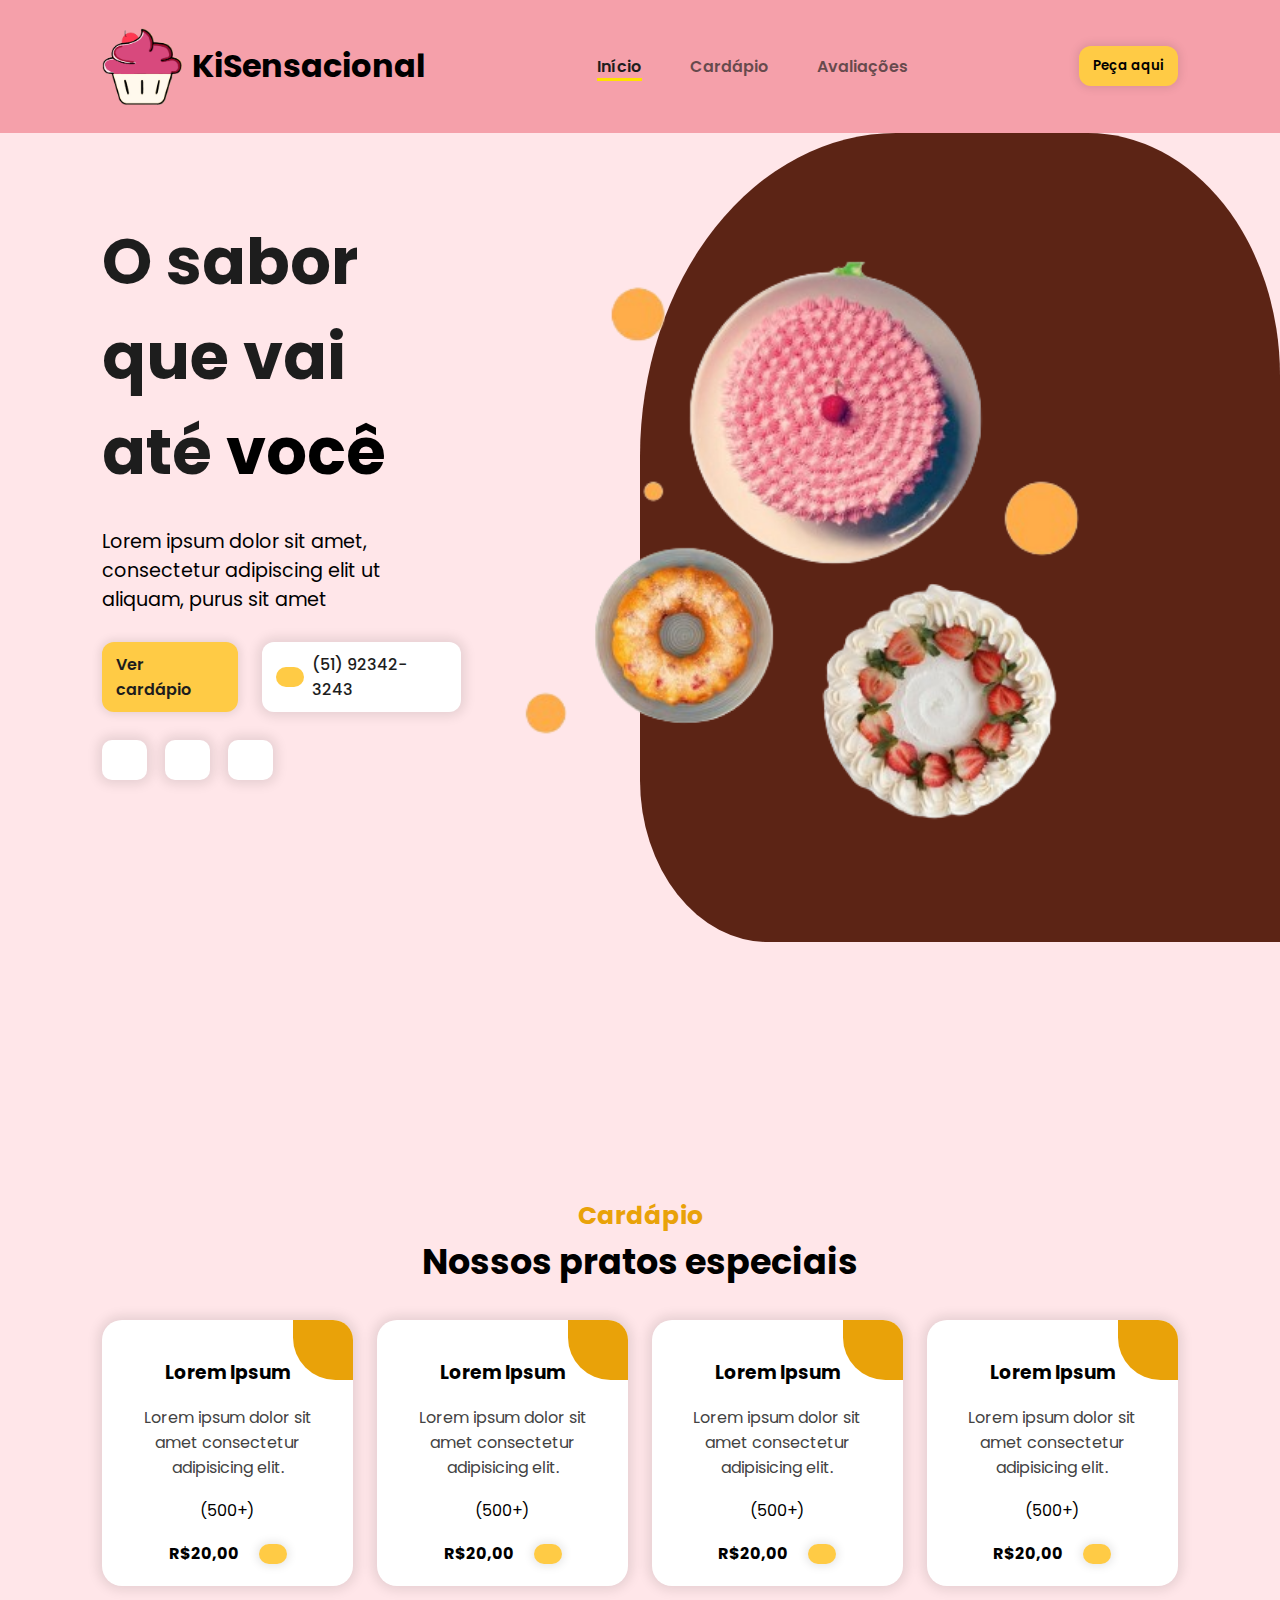
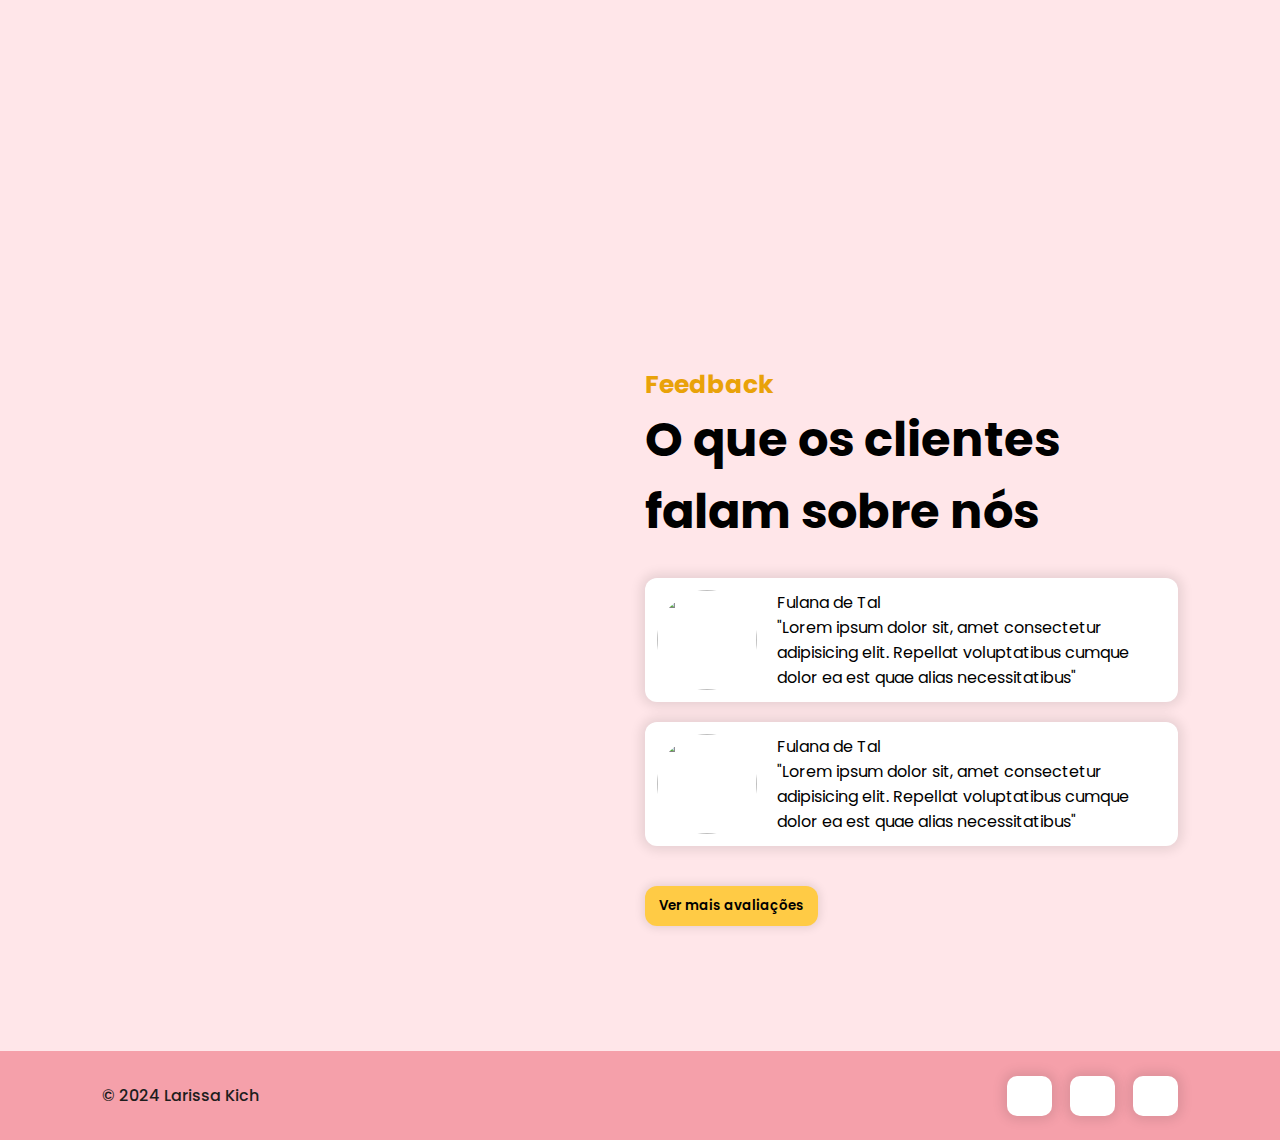
==== index.html @ 57371801 "Commit inicial" ====
<!DOCTYPE html>
<html lang="pt-br">
<head>
    <meta charset="UTF-8">
    <meta name="viewport" content="width=device-width, initial-scale=1.0">

    <link rel="stylesheet" href="./footer.css">
    <link rel="stylesheet" href="./header.css">
    <link rel="stylesheet" href="./home.css">
    <link rel="stylesheet" href="./menu.css">
    <link rel="stylesheet" href="./styles.css">
    <link rel="stylesheet" href="./testimonials.css">

    <script src="https://cdnjs.cloudflare.com/ajax/libs/react-is/18.3.1/cjs/react-is.production.min.js" integrity="sha512-7tmQCIngBCyNlDtDg31ZalbtoWQbMtqK+8Yo2Vgk6DFbC4YTFfqmLzuSwYWqMnmpmuwZBMlp/POm8ES1PHUwcg==" crossorigin="anonymous" referrerpolicy="no-referrer"></script>

    <link rel="stylesheet" href="https://cdnjs.cloudflare.com/ajax/libs/font-awesome/6.6.0/css/all.min.css" integrity="sha512-Kc323vGBEqzTmouAECnVceyQqyqdsSiqLQISBL29aUW4U/M7pSPA/gEUZQqv1cwx4OnYxTxve5UMg5GT6L4JJg==" crossorigin="anonymous" referrerpolicy="no-referrer" />

 

    <script src="https://unpkg.com/scrollreveal"></script>
    <title>Landing page</title>
</head>
<body>
    <header>
        <nav id="navbar">
            <div class="nav-logo">
                <img src="./logotipos.png" alt="" width="80px">
                <h1>KiSensacional</h1>
            </div>
           
           

            <ul id="nav_list">
                <li class="nav-item active">
                    <a href="#home">Início</a>
                </li>
                <li class="nav-item">
                    <a href="#menu">Cardápio</a>
                </li>
                <li class="nav-item">
                    <a href="#testimonials">Avaliações</a>
                </li>
            </ul>

            <button class="btn-default">
                Peça aqui
            </button>

            <button id="mobile_btn">
                <i class="fa-solid fa-bars"></i>
            </button>
        </nav>

        <div id="mobile_menu">
            <ul id="mobile_nav_list">
                <li class="nav-item">
                    <a href="#home">Início</a>
                </li>
                <li class="nav-item">
                    <a href="#menu">Cardápio</a>
                </li>
                <li class="nav-item">
                    <a href="#testimonials">Avaliações</a>
                </li>
            </ul>

            <button class="btn-default">
                Peça aqui
            </button>
        </div>
    </header>

    <main id="content">
        <section id="home">
            <div class="shape"></div>
            <div id="cta">
                <h1 class="title">
                    O sabor que vai até
                    <span>você</span>
                </h1>

                <p class="description">
                    Lorem ipsum dolor sit amet, consectetur 
                    adipiscing elit ut aliquam, purus sit amet
                </p>

                <div id="cta_buttons">
                    <a href="#" class="btn-default">
                        Ver cardápio
                    </a>

                    <a href="tel:+55555555555" id="phone_button">
                        <button class="btn-default">
                            <i class="fa-solid fa-phone"></i>
                        </button>
                        (51) 92342-3243
                    </a>
                </div>

                <div class="social-media-buttons">
                    <a href="">
                        <i class="fa-brands fa-whatsapp"></i>
                    </a>

                    <a href="">
                        <i class="fa-brands fa-instagram"></i>
                    </a>

                    <a href="">
                        <i class="fa-brands fa-facebook"></i>
                    </a>
                </div>
            </div>

            <div id="banner">
                <img src="./bolo.menu.png" alt="">
            </div>
        </section>

        <section id="menu">
            <h2 class="section-title">Cardápio</h2>
            <h3 class="section-subtitle">Nossos pratos especiais</h3>

            <div id="dishes">
                <div class="dish">
                    <div class="dish-heart">
                        <i class="fa-solid fa-heart"></i>
                    </div>

                    <img src="./img.bolo/blo 1.avif" class="dish-image" alt="">

                    <h3 class="dish-title">
                        Lorem Ipsum
                    </h3>

                    <span class="dish-description">
                        Lorem ipsum dolor sit amet consectetur adipisicing elit.
                    </span>

                    <div class="dish-rate">
                        <i class="fa-solid fa-star"></i>
                        <i class="fa-solid fa-star"></i>
                        <i class="fa-solid fa-star"></i>
                        <i class="fa-solid fa-star"></i>
                        <i class="fa-solid fa-star"></i>
                        <span>(500+)</span>
                    </div>

                    <div class="dish-price">
                        <h4>R$20,00</h4>
                        <button class="btn-default">
                            <i class="fa-solid fa-basket-shopping"></i>
                        </button>
                    </div>
                </div>

                <div class="dish">
                    <div class="dish-heart">
                        <i class="fa-solid fa-heart"></i>
                    </div>

                    <img src="./img.bolo/blo 1.avif" class="dish-image" alt="">

                    <h3 class="dish-title">
                        Lorem Ipsum
                    </h3>

                    <span class="dish-description">
                        Lorem ipsum dolor sit amet consectetur adipisicing elit.
                    </span>

                    <div class="dish-rate">
                        <i class="fa-solid fa-star"></i>
                        <i class="fa-solid fa-star"></i>
                        <i class="fa-solid fa-star"></i>
                        <i class="fa-solid fa-star"></i>
                        <i class="fa-solid fa-star"></i>
                        <span>(500+)</span>
                    </div>

                    <div class="dish-price">
                        <h4>R$20,00</h4>
                        <button class="btn-default">
                            <i class="fa-solid fa-basket-shopping"></i>
                        </button>
                    </div>
                </div>

                <div class="dish">
                    <div class="dish-heart">
                        <i class="fa-solid fa-heart"></i>
                    </div>

                    <img src="./img.bolo/blo 1.avif" class="dish-image" alt="">

                    <h3 class="dish-title">
                        Lorem Ipsum
                    </h3>

                    <span class="dish-description">
                        Lorem ipsum dolor sit amet consectetur adipisicing elit.
                    </span>

                    <div class="dish-rate">
                        <i class="fa-solid fa-star"></i>
                        <i class="fa-solid fa-star"></i>
                        <i class="fa-solid fa-star"></i>
                        <i class="fa-solid fa-star"></i>
                        <i class="fa-solid fa-star"></i>
                        <span>(500+)</span>
                    </div>

                    <div class="dish-price">
                        <h4>R$20,00</h4>
                        <button class="btn-default">
                            <i class="fa-solid fa-basket-shopping"></i>
                        </button>
                    </div>
                </div>

                <div class="dish">
                    <div class="dish-heart">
                        <i class="fa-solid fa-heart"></i>
                    </div>

                    <img src="./img.bolo/blo 1.avif" class="dish-image" alt="">

                    <h3 class="dish-title">
                        Lorem Ipsum
                    </h3>

                    <span class="dish-description">
                        Lorem ipsum dolor sit amet consectetur adipisicing elit.
                    </span>

                    <div class="dish-rate">
                        <i class="fa-solid fa-star"></i>
                        <i class="fa-solid fa-star"></i>
                        <i class="fa-solid fa-star"></i>
                        <i class="fa-solid fa-star"></i>
                        <i class="fa-solid fa-star"></i>
                        <span>(500+)</span>
                    </div>

                    <div class="dish-price">
                        <h4>R$20,00</h4>
                        <button class="btn-default">
                            <i class="fa-solid fa-basket-shopping"></i>
                        </button>
                    </div>
                </div>
            </div>
        </section>

        <section id="testimonials">
            <img src="./imagens/chef.png" id="testimonial_chef" alt="">

            <div id="testimonials_content">
                <h2 class="section-title">
                    Feedback
                </h2>
                <h3 class="section-subtitle">
                    O que os clientes falam sobre nós
                </h3>

                <div id="feedbacks">
                    <div class="feedback">
                        <img src="./imagens/avatar.png" class="feedback-avatar" alt="">

                        <div class="feedback-content">
                            <p>
                                Fulana de Tal
                                <span>
                                    <i class="fa-solid fa-star"></i>
                                    <i class="fa-solid fa-star"></i>
                                    <i class="fa-solid fa-star"></i>
                                    <i class="fa-solid fa-star"></i>
                                    <i class="fa-solid fa-star"></i>
                                </span>
                            </p>
                            <p>
                                "Lorem ipsum dolor sit, amet consectetur adipisicing elit.
                                Repellat voluptatibus cumque dolor ea est quae alias necessitatibus"
                            </p>
                        </div>
                    </div>

                    <div class="feedback">
                        <img src="./imagens/avatar.png" class="feedback-avatar" alt="">

                        <div class="feedback-content">
                            <p>
                                Fulana de Tal
                                <span>
                                    <i class="fa-solid fa-star"></i>
                                    <i class="fa-solid fa-star"></i>
                                    <i class="fa-solid fa-star"></i>
                                    <i class="fa-solid fa-star"></i>
                                    <i class="fa-solid fa-star"></i>
                                </span>
                            </p>
                            <p>
                                "Lorem ipsum dolor sit, amet consectetur adipisicing elit.
                                Repellat voluptatibus cumque dolor ea est quae alias necessitatibus"
                            </p>
                        </div>
                    </div>
                </div>

                <button class="btn-default">
                    Ver mais avaliações
                </button>
            </div>
        </section>
    </main>

    <footer>
        <img src="./imagens/wave.svg" alt="">

        <div id="footer_items">
            <span id="copyright">
                &copy 2024 Larissa Kich
            </span>

            <div class="social-media-buttons">
                <a href="">
                    <i class="fa-brands fa-whatsapp"></i>
                </a>

                <a href="">
                    <i class="fa-brands fa-instagram"></i>
                </a>

                <a href="">
                    <i class="fa-brands fa-facebook"></i>
                </a>
            </div>
        </div>
    </footer>
    <script src="./script.js"></script>
</body>
</html>
---- footer.css ----
footer {
    background-color: #f5a0aa;
}

#footer_items {
    display: flex;
    justify-content: space-between;
    padding: 0px 8% 24px 8%;
    align-items: center;
}

#copyright {
    color: var(--color-neutral-1);;
    font-weight: 500;
}

@media screen and (max-width: 600px) {
    #footer_items {
        flex-direction: column;
        gap: 20px;
    }
}
---- header.css ----
header {
    width: 100%;
    padding: 28px 8%;
    position: sticky;
    top: 0;
    background-color: #f5a0aa;
    z-index: 3;
}


#navbar {
    width: 100%;
    display: flex;
    align-items: center;
    justify-content: space-between;
}

.nav-logo {
    display: flex;
    align-items: center;
    gap: 10px;
}

#nav_logo {
    font-size: 24px;
    color: var(--color-primary-6);
}

#nav_list {
    display: flex;
    list-style: none;
    gap: 48px;
}

.nav-item a {
    text-decoration: none;
    color: #1d1d1dad;
    font-weight: 600;
}

.nav-item.active a {
    color: var(--color-neutral-1);
    border-bottom: 3px solid var(--color-primary-4);
}

#mobile_btn {
    display: none;
}

#mobile_menu {
    display: none;
}

@media screen and (max-width: 1170px) {
    #nav_list,
    #navbar .btn-default {
        display: none;
    }

    #mobile_btn {
        display: block;
        border: none;
        background-color: transparent;
        font-size: 1.5rem;
        cursor: pointer;
    }

    #mobile_menu.active {
        display: flex;
        flex-direction: column;
        align-items: center;
    }

    #mobile_nav_list {
        display: flex;
        flex-direction: column;
        gap: 12px;
        margin: 12px 0px;
    }

    #mobile_nav_list .nav-item {
        list-style: none;
        text-align: center;
    } 
}
---- home.css ----
#home {
    display: flex;
    min-height: calc(100vh - 91px);
    position: relative;
}

#cta {
    width: 35%;
    display: flex;
    flex-direction: column;
    gap: 28px;
    margin-top: 5%;
}

#cta .title {
    font-size: 4rem;
    color: var(--color-neutral-1);;
}

#cta .title span {
    color: black;
}

#cta .description {
    font-size: 1.2rem;
}

#cta_buttons {
    display: flex;
    gap: 24px;
}

#cta_buttons a {
    text-decoration: none;
    color: var(--color-neutral-1);;
}

#phone_button {
    display: flex;
    gap: 8px;
    align-items: center;
    background-color: #ffffff;
    padding: 8px 14px;
    font-weight: 500;
    box-shadow: 0px 0px 12px 4px rgba(0, 0, 0, 0.1);
    border-radius: 12px;
}

#phone_button button {
    box-shadow: none;
}

#banner {
    display: flex;
    align-items: start;
    justify-content: end;
    width: 70%;
    z-index: 2;
}

#banner img {
    height: 100%;
    width: fit-content;
}

.shape {
    background-color:#5c2415;
    width: 50%;
    height: 100%;
    position: absolute;
    border-radius: 40% 30% 0% 20%;
    top: 0;
    right: 0;
    z-index: 1;
}

@media screen and (max-width: 1170px) {
    #home {
        min-height: 100%;
        padding-top: 0px;
    }

    #banner,
    #banner img,
    #home .shape {
        display: none;
    }

    #cta {
        width: 100%;
        text-align: center;
        align-items: center;
    }
}

@media screen and (max-width: 450px) {
    #phone_button button {
        display: none;
    }
}
---- menu.css ----
#menu {
    display: flex;
    flex-direction: column;
    align-items: center;
    justify-content: center;
    min-height: 100vh;
}

#dishes {
    width: 100%;
    display: flex;
    justify-content: center;
    gap: 24px;
    margin-top: 32px;
}

.dish {
    display: flex;
    flex-direction: column;
    align-items: center;
    border-radius: 20px;
    gap: 18px;
    width: 25%;
    padding: 20px;
    background-color: var(--color-neutral-0);
    box-shadow: 0px 0px 12px 4px rgba(0, 0, 0, 0.1);
    position: relative;
    overflow: hidden;
}

.dish-heart {
    position: absolute;
    background-color: var(--color-primary-6);
    display: flex;
    align-items: center;
    justify-content: center;
    font-size: 1.563rem;
    color: var(--color-primary-1);
    width: 70px;
    height: 70px;
    right: -10px;
    top: -10px;
    border-radius: 0px 37.5px 0px 42.5px;
}

.dish-description {
    color: #434343;
    text-align: center;
}

.dish-rate i {
    color: var(--color-primary-6);
}

.dish-price {
    display: flex;
    align-items: center;
    gap: 20px;
}

@media screen and (max-width: 1170px) {
    #dishes {
        flex-wrap: wrap;
        justify-content: center;
    }

    .dish {
        width: calc(50% - 12px);
    }
}

@media screen and (max-width: 600px) {
    .dish {
        width: 100%;
    }

    #menu .section-subtitle {
        text-align: center;
    }
}
---- styles.css ----
@import url('https://fonts.googleapis.com/css2?family=Poppins:ital,wght@0,100;0,200;0,300;0,400;0,500;0,600;0,700;0,800;0,900;1,100;1,200;1,300;1,400;1,500;1,600;1,700;1,800;1,900&display=swap');
@import url('header.css');
@import url('home.css');
@import url('menu.css');
@import url('testimonials.css');
@import url('footer.css');

:root {
    --color-primary-1: #fff9ea;
    --color-primary-2: #ffe8b4;
    --color-primary-3: #f8d477;
    --color-primary-4: #ffe100;
    --color-primary-5: #ffcb45;
    --color-primary-6: #e9a209;

    --color-neutral-0: #fff;
    --color-neutral-1: #1d1d1d;
}

* {
    font-family: 'Poppins', sans-serif;
    margin: 0;
    padding: 0;
    box-sizing: border-box;
}

html {
    scroll-behavior: smooth;
}

body {
    background-color: #ffe6e9;
}

section {
    padding: 28px 8%;
}

.btn-default {
    border: none;
    display: flex;
    align-items: center;
    justify-content: center;
    background-color: var(--color-primary-5);
    border-radius: 12px;
    padding: 10px 14px;
    font-weight: 600;
    box-shadow: 0px 0px 10px 2px rgba(0, 0, 0, 0.1);
    cursor: pointer;
    transition: background-color .3s ease;
}

.btn-default:hover {
    background-color: var(--color-primary-3);
}

.social-media-buttons {
    display: flex;
    gap: 18px;
}

.social-media-buttons a {
    display: flex;
    align-items: center;
    justify-content: center;
    width: 45px;
    height: 40px;
    background-color: var(--color-neutral-0);
    font-size: 1.25rem;
    border-radius: 10px;
    text-decoration: none;
    color: var(--color-neutral-1);;
    box-shadow: 0px 0px 12px 4px rgba(0, 0, 0, 0.1);
    transition: box-shadow .3s ease;
}

.social-media-buttons a:hover {
    box-shadow: 0px 0px 12px 8px rgba(0, 0, 0, 0.1);
}

.section-title {
    color: var(--color-primary-6);
    font-size: 1.563rem;
}

.section-subtitle {
    font-size: 2.1875rem;
}
---- testimonials.css ----
#testimonials {
    min-height: calc(100vh - 91px);
    display: flex;
    align-items: center;
    justify-content: center;
    gap: 48px;
}

#testimonial_chef {
    width: 500px;
    height: auto;
}

#testimonials .section-subtitle {
    font-size: 3rem;
}

#testimonials_content {
    width: 50%;
}

#feedbacks {
    display: flex;
    flex-direction: column;
    gap: 20px;
    margin-bottom: 40px;
    margin-top: 30px;
}

.feedback {
    display: flex;
    align-items: center;
    gap: 20px;
    background-color: var(--color-neutral-0);
    padding: 12px;
    border-radius: 12px;
    box-shadow: 0px 0px 12px 4px rgba(0, 0, 0, 0.1);
}

.feedback-avatar {
    width: 100px;
    height: 100px;
    border-radius: 100%;
    object-fit: cover;
}

.feedback-content p {
    display: flex;
    justify-content: space-between;
}

.feedback-content p span {
    color: var(--color-primary-6);
}

@media screen and (max-width: 1170px) {
    #testimonials {
        flex-direction: column;
    }

    #testimonials .section-subtitle {
        text-align: center;
        font-size: 2.5rem;
    }

    #testimonial_chef {
        display: none;
    }

    #testimonials_content {
        width: 70%;
        display: flex;
        flex-direction: column;
        align-items: center;
    }
}

@media screen and (max-width: 600px) {
    #testimonials .section-subtitle {
        font-size: 2rem;
    }

    #testimonials_content {
        width: 100%;
    }

    .feedback {
        flex-direction: column;
    }
}
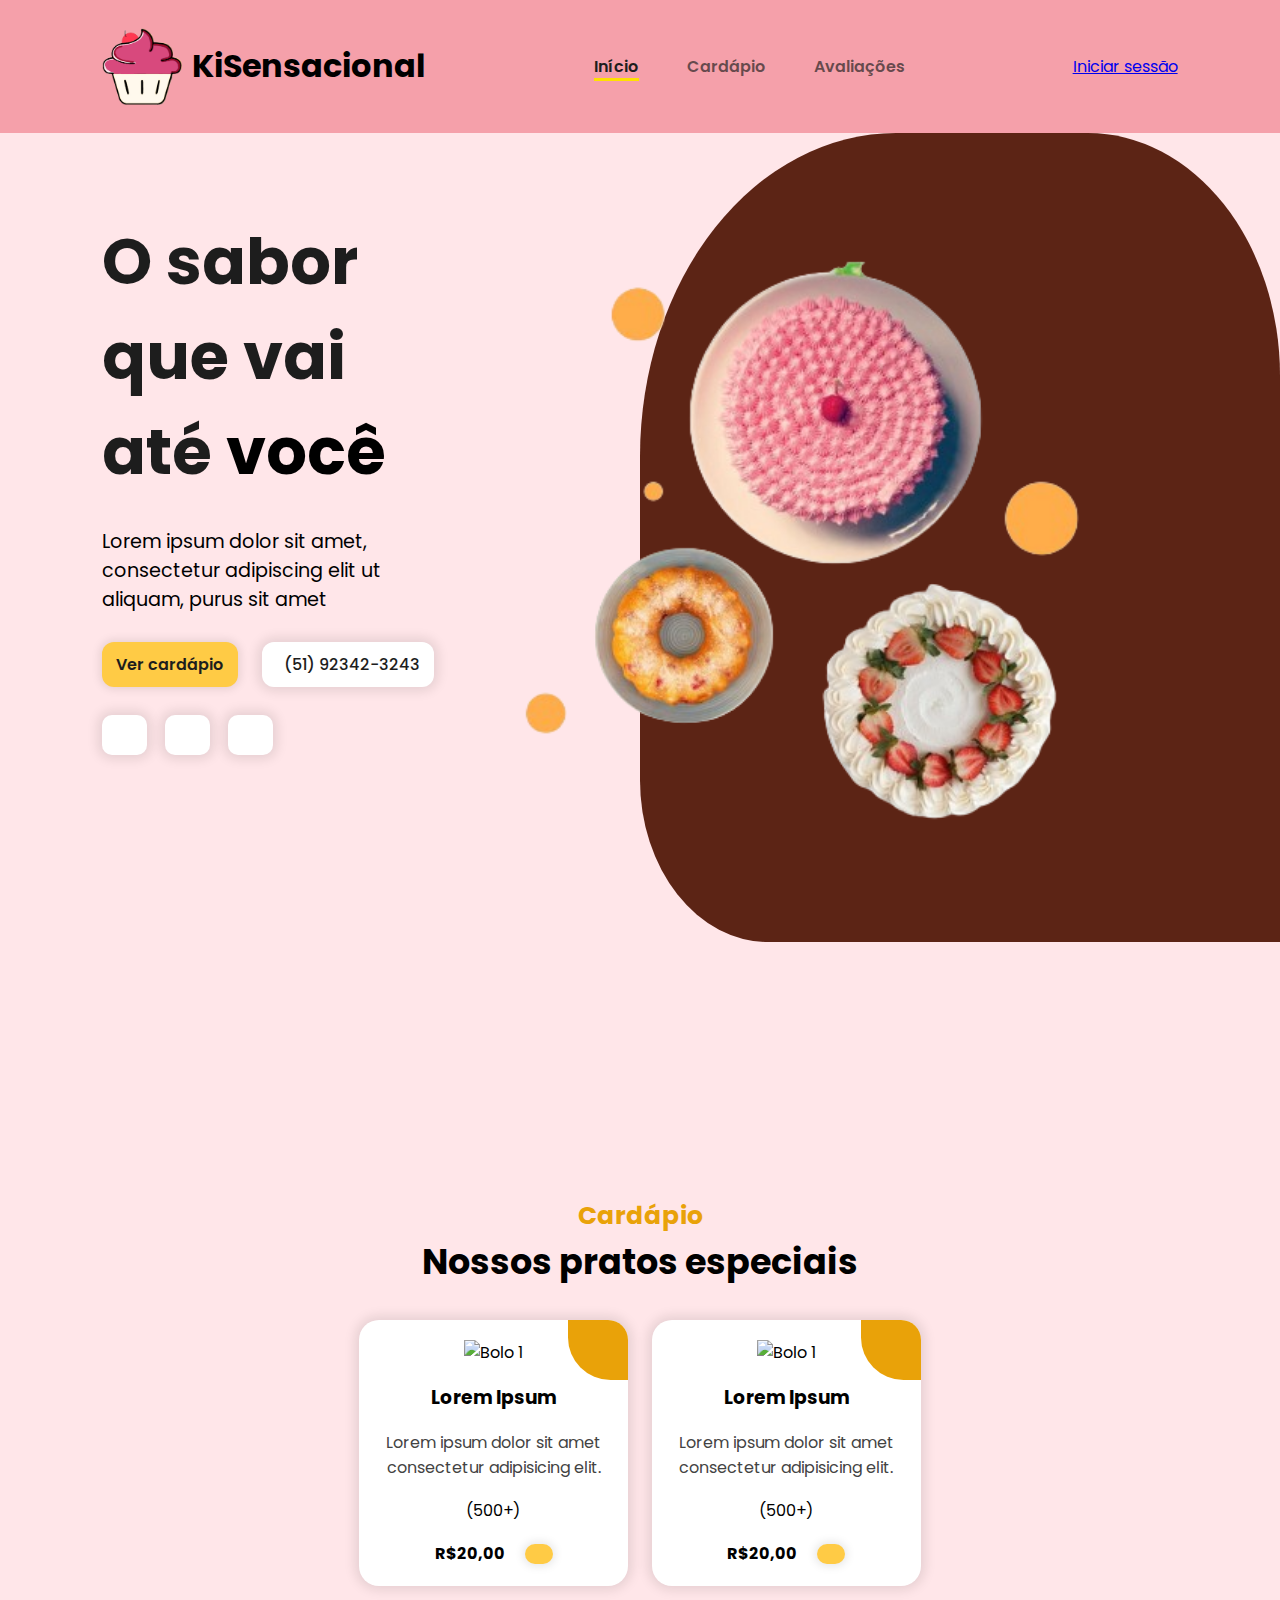
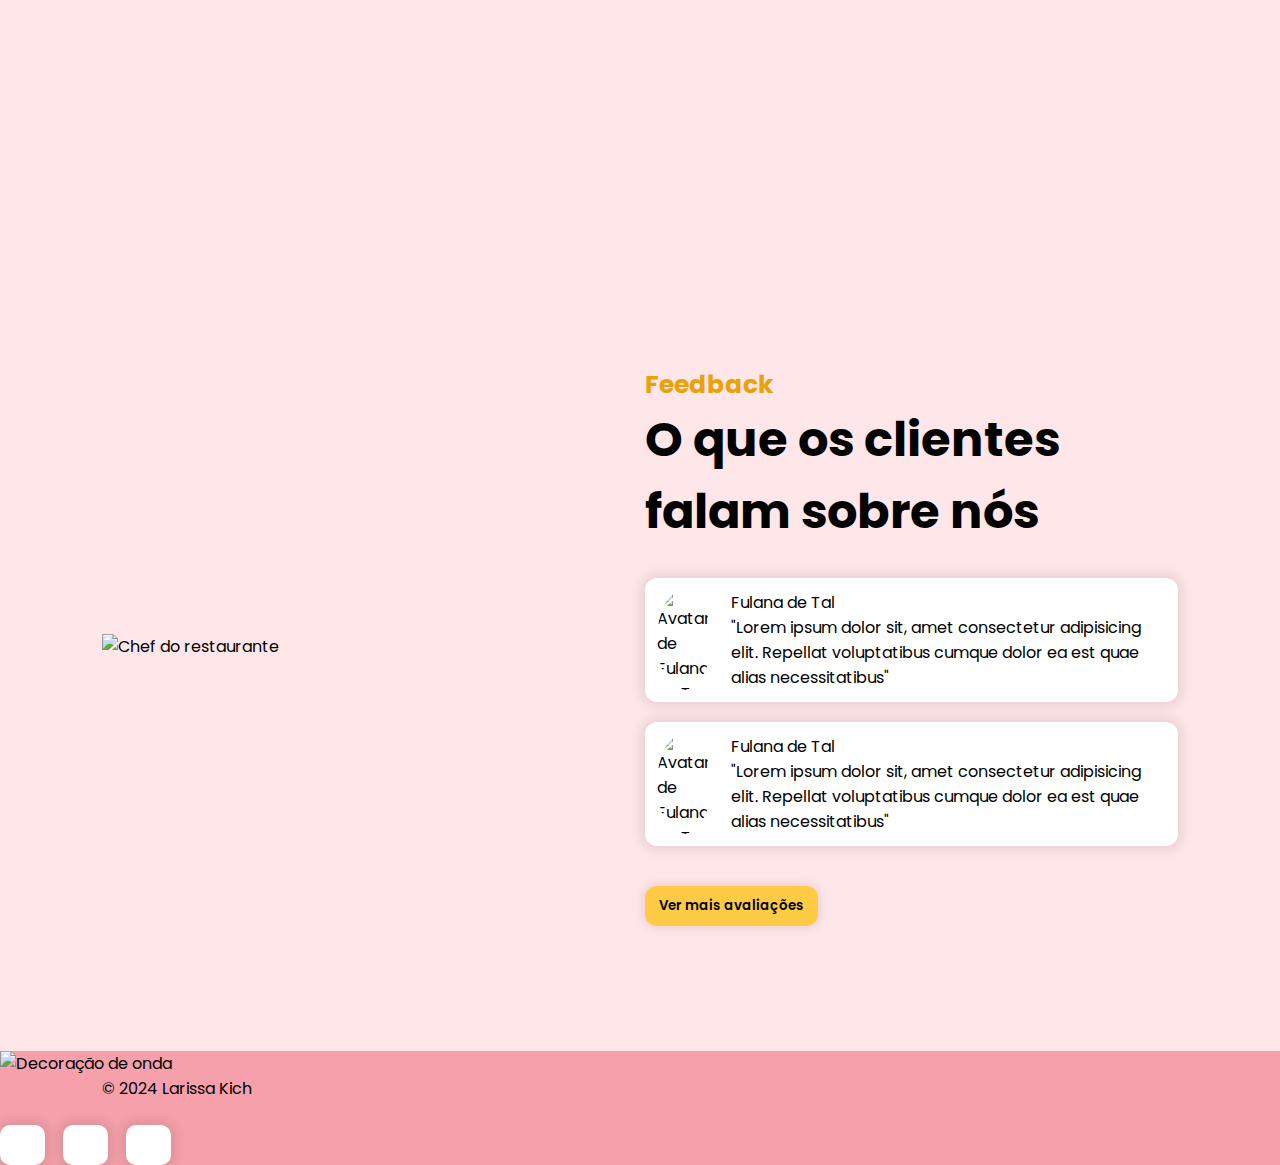
==== commit be87b201: "criando funcionalidades importantes" ====
--- a/index.html
+++ b/index.html
@@ -3,20 +3,14 @@
 <head>
     <meta charset="UTF-8">
     <meta name="viewport" content="width=device-width, initial-scale=1.0">
-
-    <link rel="stylesheet" href="./footer.css">
-    <link rel="stylesheet" href="./header.css">
-    <link rel="stylesheet" href="./home.css">
-    <link rel="stylesheet" href="./menu.css">
-    <link rel="stylesheet" href="./styles.css">
-    <link rel="stylesheet" href="./testimonials.css">
-
-    <script src="https://cdnjs.cloudflare.com/ajax/libs/react-is/18.3.1/cjs/react-is.production.min.js" integrity="sha512-7tmQCIngBCyNlDtDg31ZalbtoWQbMtqK+8Yo2Vgk6DFbC4YTFfqmLzuSwYWqMnmpmuwZBMlp/POm8ES1PHUwcg==" crossorigin="anonymous" referrerpolicy="no-referrer"></script>
-
+    <link rel="stylesheet" href="./css/footer.css">
+    <link rel="stylesheet" href="./css/header.css">
+    <link rel="stylesheet" href="./css/home.css">
+    <link rel="stylesheet" href="./css/menu.css">
+    <link rel="stylesheet" href="./css/styles.css">
+    <link rel="stylesheet" href="./css/testimonials.css">
+    <link rel="stylesheet" href="./css/carrinho.css">
     <link rel="stylesheet" href="https://cdnjs.cloudflare.com/ajax/libs/font-awesome/6.6.0/css/all.min.css" integrity="sha512-Kc323vGBEqzTmouAECnVceyQqyqdsSiqLQISBL29aUW4U/M7pSPA/gEUZQqv1cwx4OnYxTxve5UMg5GT6L4JJg==" crossorigin="anonymous" referrerpolicy="no-referrer" />
-
- 
-
     <script src="https://unpkg.com/scrollreveal"></script>
     <title>Landing page</title>
 </head>
@@ -24,12 +18,9 @@
     <header>
         <nav id="navbar">
             <div class="nav-logo">
-                <img src="./logotipos.png" alt="" width="80px">
+                <img src="./logotipos.png" alt="Logo da KiSensacional" width="80px">
                 <h1>KiSensacional</h1>
             </div>
-           
-           
-
             <ul id="nav_list">
                 <li class="nav-item active">
                     <a href="#home">Início</a>
@@ -41,11 +32,18 @@
                     <a href="#testimonials">Avaliações</a>
                 </li>
             </ul>
-
-            <button class="btn-default">
-                Peça aqui
-            </button>
-
+            <nav class="flex-nav">
+                <ul>
+                    <li class="contato">
+                        <a href="#" id="cart-link" class="cart-link">
+                            <img src="./img/carrinho-de-compras (2).png" alt="Carrinho de compras" class="img_car">
+                        </a>
+                    </li>
+                    <li class="contato">
+                        <a href="./login.html" class="login-link">Iniciar sessão</a>
+                    </li>
+                </ul>
+            </nav>
             <button id="mobile_btn">
                 <i class="fa-solid fa-bars"></i>
             </button>
@@ -63,10 +61,6 @@
                     <a href="#testimonials">Avaliações</a>
                 </li>
             </ul>
-
-            <button class="btn-default">
-                Peça aqui
-            </button>
         </div>
     </header>
 
@@ -78,65 +72,47 @@
                     O sabor que vai até
                     <span>você</span>
                 </h1>
-
                 <p class="description">
                     Lorem ipsum dolor sit amet, consectetur 
                     adipiscing elit ut aliquam, purus sit amet
                 </p>
-
                 <div id="cta_buttons">
                     <a href="#" class="btn-default">
                         Ver cardápio
                     </a>
-
-                    <a href="tel:+55555555555" id="phone_button">
-                        <button class="btn-default">
-                            <i class="fa-solid fa-phone"></i>
-                        </button>
-                        (51) 92342-3243
-                    </a>
-                </div>
-
+                    <a href="tel:+55555555555" id="phone_button" class="btn-default">
+                        <i class="fa-solid fa-phone"></i> (51) 92342-3243
+                    </a>
+                </div>
                 <div class="social-media-buttons">
-                    <a href="">
+                    <a href="https://api.whatsapp.com/send?phone=seunumerodetelefone" target="_blank">
                         <i class="fa-brands fa-whatsapp"></i>
                     </a>
-
-                    <a href="">
+                    <a href="https://instagram.com/seuperfil" target="_blank">
                         <i class="fa-brands fa-instagram"></i>
                     </a>
-
-                    <a href="">
+                    <a href="https://facebook.com/seuperfil" target="_blank">
                         <i class="fa-brands fa-facebook"></i>
                     </a>
                 </div>
             </div>
 
             <div id="banner">
-                <img src="./bolo.menu.png" alt="">
+                <img src="./bolo.menu.png" alt="Imagem do cardápio">
             </div>
         </section>
 
         <section id="menu">
             <h2 class="section-title">Cardápio</h2>
             <h3 class="section-subtitle">Nossos pratos especiais</h3>
-
             <div id="dishes">
                 <div class="dish">
                     <div class="dish-heart">
                         <i class="fa-solid fa-heart"></i>
                     </div>
-
-                    <img src="./img.bolo/blo 1.avif" class="dish-image" alt="">
-
-                    <h3 class="dish-title">
-                        Lorem Ipsum
-                    </h3>
-
-                    <span class="dish-description">
-                        Lorem ipsum dolor sit amet consectetur adipisicing elit.
-                    </span>
-
+                    <img src="./img.bolo/blo 1.avif" class="dish-image" alt="Bolo 1">
+                    <h3 class="dish-title">Lorem Ipsum</h3>
+                    <span class="dish-description">Lorem ipsum dolor sit amet consectetur adipisicing elit.</span>
                     <div class="dish-rate">
                         <i class="fa-solid fa-star"></i>
                         <i class="fa-solid fa-star"></i>
@@ -145,10 +121,9 @@
                         <i class="fa-solid fa-star"></i>
                         <span>(500+)</span>
                     </div>
-
                     <div class="dish-price">
                         <h4>R$20,00</h4>
-                        <button class="btn-default">
+                        <button class="btn-default" data-product="Lorem Ipsum" data-price="20.00" data-image="./img.bolo/blo 1.avif">
                             <i class="fa-solid fa-basket-shopping"></i>
                         </button>
                     </div>
@@ -158,17 +133,9 @@
                     <div class="dish-heart">
                         <i class="fa-solid fa-heart"></i>
                     </div>
-
-                    <img src="./img.bolo/blo 1.avif" class="dish-image" alt="">
-
-                    <h3 class="dish-title">
-                        Lorem Ipsum
-                    </h3>
-
-                    <span class="dish-description">
-                        Lorem ipsum dolor sit amet consectetur adipisicing elit.
-                    </span>
-
+                    <img src="./img.bolo/blo 1.avif" class="dish-image" alt="Bolo 1">
+                    <h3 class="dish-title">Lorem Ipsum</h3>
+                    <span class="dish-description">Lorem ipsum dolor sit amet consectetur adipisicing elit.</span>
                     <div class="dish-rate">
                         <i class="fa-solid fa-star"></i>
                         <i class="fa-solid fa-star"></i>
@@ -177,96 +144,26 @@
                         <i class="fa-solid fa-star"></i>
                         <span>(500+)</span>
                     </div>
-
                     <div class="dish-price">
                         <h4>R$20,00</h4>
-                        <button class="btn-default">
+                        <button class="btn-default" data-product="Lorem Ipsum" data-price="20.00" data-image="./img.bolo/blo 1.avif">
                             <i class="fa-solid fa-basket-shopping"></i>
                         </button>
                     </div>
                 </div>
 
-                <div class="dish">
-                    <div class="dish-heart">
-                        <i class="fa-solid fa-heart"></i>
-                    </div>
-
-                    <img src="./img.bolo/blo 1.avif" class="dish-image" alt="">
-
-                    <h3 class="dish-title">
-                        Lorem Ipsum
-                    </h3>
-
-                    <span class="dish-description">
-                        Lorem ipsum dolor sit amet consectetur adipisicing elit.
-                    </span>
-
-                    <div class="dish-rate">
-                        <i class="fa-solid fa-star"></i>
-                        <i class="fa-solid fa-star"></i>
-                        <i class="fa-solid fa-star"></i>
-                        <i class="fa-solid fa-star"></i>
-                        <i class="fa-solid fa-star"></i>
-                        <span>(500+)</span>
-                    </div>
-
-                    <div class="dish-price">
-                        <h4>R$20,00</h4>
-                        <button class="btn-default">
-                            <i class="fa-solid fa-basket-shopping"></i>
-                        </button>
-                    </div>
-                </div>
-
-                <div class="dish">
-                    <div class="dish-heart">
-                        <i class="fa-solid fa-heart"></i>
-                    </div>
-
-                    <img src="./img.bolo/blo 1.avif" class="dish-image" alt="">
-
-                    <h3 class="dish-title">
-                        Lorem Ipsum
-                    </h3>
-
-                    <span class="dish-description">
-                        Lorem ipsum dolor sit amet consectetur adipisicing elit.
-                    </span>
-
-                    <div class="dish-rate">
-                        <i class="fa-solid fa-star"></i>
-                        <i class="fa-solid fa-star"></i>
-                        <i class="fa-solid fa-star"></i>
-                        <i class="fa-solid fa-star"></i>
-                        <i class="fa-solid fa-star"></i>
-                        <span>(500+)</span>
-                    </div>
-
-                    <div class="dish-price">
-                        <h4>R$20,00</h4>
-                        <button class="btn-default">
-                            <i class="fa-solid fa-basket-shopping"></i>
-                        </button>
-                    </div>
-                </div>
+                <!-- Adicione mais pratos conforme necessário -->
             </div>
         </section>
 
         <section id="testimonials">
-            <img src="./imagens/chef.png" id="testimonial_chef" alt="">
-
+            <img src="./imagens/chef.png" id="testimonial_chef" alt="Chef do restaurante">
             <div id="testimonials_content">
-                <h2 class="section-title">
-                    Feedback
-                </h2>
-                <h3 class="section-subtitle">
-                    O que os clientes falam sobre nós
-                </h3>
-
+                <h2 class="section-title">Feedback</h2>
+                <h3 class="section-subtitle">O que os clientes falam sobre nós</h3>
                 <div id="feedbacks">
                     <div class="feedback">
-                        <img src="./imagens/avatar.png" class="feedback-avatar" alt="">
-
+                        <img src="./imagens/avatar.png" class="feedback-avatar" alt="Avatar de Fulana de Tal">
                         <div class="feedback-content">
                             <p>
                                 Fulana de Tal
@@ -286,8 +183,7 @@
                     </div>
 
                     <div class="feedback">
-                        <img src="./imagens/avatar.png" class="feedback-avatar" alt="">
-
+                        <img src="./imagens/avatar.png" class="feedback-avatar" alt="Avatar de Fulana de Tal">
                         <div class="feedback-content">
                             <p>
                                 Fulana de Tal
@@ -307,36 +203,37 @@
                     </div>
                 </div>
 
-                <button class="btn-default">
-                    Ver mais avaliações
-                </button>
+                <button class="btn-default">Ver mais avaliações</button>
             </div>
         </section>
     </main>
 
+    <div id="cart-panel" class="cart-panel">
+        <button id="closebtn" class="close-btn">X</button>
+        <h2>Carrinho</h2>
+        <ul id="cart-items"></ul>
+        <p id="cart-total">Total: R$ 0.00</p>
+        <button id="checkout-btn" class="checkout-btn">Finalizar Compra</button>
+    </div>
+
     <footer>
-        <img src="./imagens/wave.svg" alt="">
-
+        <img src="./imagens/wave.svg" alt="Decoração de onda">
         <div id="footer_items">
-            <span id="copyright">
-                &copy 2024 Larissa Kich
-            </span>
-
-            <div class="social-media-buttons">
-                <a href="">
-                    <i class="fa-brands fa-whatsapp"></i>
-                </a>
-
-                <a href="">
-                    <i class="fa-brands fa-instagram"></i>
-                </a>
-
-                <a href="">
-                    <i class="fa-brands fa-facebook"></i>
-                </a>
-            </div>
+            &copy; 2024 Larissa Kich
+        </div>
+        <div class="social-media-buttons">
+            <a href="https://api.whatsapp.com/send?phone=seunumerodetelefone" target="_blank">
+                <i class="fa-brands fa-whatsapp"></i>
+            </a>
+            <a href="https://instagram.com/seuperfil" target="_blank">
+                <i class="fa-brands fa-instagram"></i>
+            </a>
+            <a href="https://facebook.com/seuperfil" target="_blank">
+                <i class="fa-brands fa-facebook"></i>
+            </a>
         </div>
     </footer>
-    <script src="./script.js"></script>
+
+    <script src="./scripts/script.js"></script>
 </body>
 </html>--- a/css/footer.css
+++ b/css/footer.css
@@ -0,0 +1,22 @@
+footer {
+    background-color: #f5a0aa;
+}
+
+#footer_items {
+    display: flex;
+    justify-content: space-between;
+    padding: 0px 8% 24px 8%;
+    align-items: center;
+}
+
+#copyright {
+    color: var(--color-neutral-1);;
+    font-weight: 500;
+}
+
+@media screen and (max-width: 600px) {
+    #footer_items {
+        flex-direction: column;
+        gap: 20px;
+    }
+}--- a/css/header.css
+++ b/css/header.css
@@ -0,0 +1,102 @@
+header {
+    width: 100%;
+    padding: 28px 8%;
+    position: sticky;
+    top: 0;
+    background-color: #f5a0aa;
+    z-index: 3;
+}
+
+
+#navbar {
+    width: 100%;
+    display: flex;
+    align-items: center;
+    justify-content: space-between;
+}
+
+#navbar ul {
+    list-style-type: none; /* Remove os marcadores da lista */
+    padding: 0; /* Remove o padding padrão */
+    margin: 0; /* Remove o margin padrão */
+}
+
+#navbar li {
+    display: inline; /* Para exibir os itens da lista em linha */
+}
+
+.nav-logo {
+    display: flex;
+    align-items: center;
+    gap: 10px;
+}
+
+#nav_logo {
+    font-size: 24px;
+    color: var(--color-primary-6);
+}
+
+#nav_list {
+    display: flex;
+    list-style: none;
+    gap: 48px;
+}
+
+.nav-item a {
+    text-decoration: none;
+    color: #1d1d1dad;
+    font-weight: 600;
+}
+
+.nav-item.active a {
+    color: var(--color-neutral-1);
+    border-bottom: 3px solid var(--color-primary-4);
+}
+
+.img_car {
+    height: 45px;
+    width: 45px;
+}
+
+#mobile_btn {
+    display: none;
+}
+
+#mobile_menu {
+    display: none;
+}
+
+@media screen and (max-width: 1170px) {
+    #nav_list,
+    #navbar .btn-default {
+        display: none;
+    }
+
+    #mobile_btn {
+        display: block;
+        border: none;
+        background-color: transparent;
+        font-size: 1.5rem;
+        cursor: pointer;
+    }
+
+    #mobile_menu.active {
+        display: flex;
+        flex-direction: column;
+        align-items: center;
+    }
+
+    #mobile_nav_list {
+        display: flex;
+        flex-direction: column;
+        gap: 12px;
+        margin: 12px 0px;
+    }
+
+    #mobile_nav_list .nav-item {
+        list-style: none;
+        text-align: center;
+    } 
+  
+     
+}--- a/css/home.css
+++ b/css/home.css
@@ -0,0 +1,100 @@
+#home {
+    display: flex;
+    min-height: calc(100vh - 91px);
+    position: relative;
+}
+
+#cta {
+    width: 35%;
+    display: flex;
+    flex-direction: column;
+    gap: 28px;
+    margin-top: 5%;
+}
+
+#cta .title {
+    font-size: 4rem;
+    color: var(--color-neutral-1);;
+}
+
+#cta .title span {
+    color: black;
+}
+
+#cta .description {
+    font-size: 1.2rem;
+}
+
+#cta_buttons {
+    display: flex;
+    gap: 24px;
+}
+
+#cta_buttons a {
+    text-decoration: none;
+    color: var(--color-neutral-1);;
+}
+
+#phone_button {
+    display: flex;
+    gap: 8px;
+    align-items: center;
+    background-color: #ffffff;
+    padding: 8px 14px;
+    font-weight: 500;
+    box-shadow: 0px 0px 12px 4px rgba(0, 0, 0, 0.1);
+    border-radius: 12px;
+}
+
+#phone_button button {
+    box-shadow: none;
+}
+
+#banner {
+    display: flex;
+    align-items: start;
+    justify-content: end;
+    width: 70%;
+    z-index: 2;
+}
+
+#banner img {
+    height: 100%;
+    width: fit-content;
+}
+
+.shape {
+    background-color:#5c2415;
+    width: 50%;
+    height: 100%;
+    position: absolute;
+    border-radius: 40% 30% 0% 20%;
+    top: 0;
+    right: 0;
+    z-index: 1;
+}
+
+@media screen and (max-width: 1170px) {
+    #home {
+        min-height: 100%;
+        padding-top: 0px;
+    }
+
+    #banner,
+    #banner img,
+    #home .shape {
+        display: none;
+    }
+
+    #cta {
+        width: 100%;
+        text-align: center;
+        align-items: center;
+    }
+}
+
+@media screen and (max-width: 450px) {
+    #phone_button button {
+        display: none;
+    }
+}--- a/css/menu.css
+++ b/css/menu.css
@@ -0,0 +1,80 @@
+#menu {
+    display: flex;
+    flex-direction: column;
+    align-items: center;
+    justify-content: center;
+    min-height: 100vh;
+}
+
+#dishes {
+    width: 100%;
+    display: flex;
+    justify-content: center;
+    gap: 24px;
+    margin-top: 32px;
+}
+
+.dish {
+    display: flex;
+    flex-direction: column;
+    align-items: center;
+    border-radius: 20px;
+    gap: 18px;
+    width: 25%;
+    padding: 20px;
+    background-color: var(--color-neutral-0);
+    box-shadow: 0px 0px 12px 4px rgba(0, 0, 0, 0.1);
+    position: relative;
+    overflow: hidden;
+}
+
+.dish-heart {
+    position: absolute;
+    background-color: var(--color-primary-6);
+    display: flex;
+    align-items: center;
+    justify-content: center;
+    font-size: 1.563rem;
+    color: var(--color-primary-1);
+    width: 70px;
+    height: 70px;
+    right: -10px;
+    top: -10px;
+    border-radius: 0px 37.5px 0px 42.5px;
+}
+
+.dish-description {
+    color: #434343;
+    text-align: center;
+}
+
+.dish-rate i {
+    color: var(--color-primary-6);
+}
+
+.dish-price {
+    display: flex;
+    align-items: center;
+    gap: 20px;
+}
+
+@media screen and (max-width: 1170px) {
+    #dishes {
+        flex-wrap: wrap;
+        justify-content: center;
+    }
+
+    .dish {
+        width: calc(50% - 12px);
+    }
+}
+
+@media screen and (max-width: 600px) {
+    .dish {
+        width: 100%;
+    }
+
+    #menu .section-subtitle {
+        text-align: center;
+    }
+} --- a/css/styles.css
+++ b/css/styles.css
@@ -0,0 +1,88 @@
+@import url('https://fonts.googleapis.com/css2?family=Poppins:ital,wght@0,100;0,200;0,300;0,400;0,500;0,600;0,700;0,800;0,900;1,100;1,200;1,300;1,400;1,500;1,600;1,700;1,800;1,900&display=swap');
+@import url('header.css');
+@import url('home.css');
+@import url('menu.css');
+@import url('testimonials.css');
+@import url('footer.css');
+
+:root {
+    --color-primary-1: #fff9ea;
+    --color-primary-2: #ffe8b4;
+    --color-primary-3: #f8d477;
+    --color-primary-4: #ffe100;
+    --color-primary-5: #ffcb45;
+    --color-primary-6: #e9a209;
+
+    --color-neutral-0: #fff;
+    --color-neutral-1: #1d1d1d;
+}
+
+* {
+    font-family: 'Poppins', sans-serif;
+    margin: 0;
+    padding: 0;
+    box-sizing: border-box;
+}
+
+html {
+    scroll-behavior: smooth;
+}
+
+body {
+    background-color: #ffe6e9;
+}
+
+section {
+    padding: 28px 8%;
+}
+
+.btn-default {
+    border: none;
+    display: flex;
+    align-items: center;
+    justify-content: center;
+    background-color: var(--color-primary-5);
+    border-radius: 12px;
+    padding: 10px 14px;
+    font-weight: 600;
+    box-shadow: 0px 0px 10px 2px rgba(0, 0, 0, 0.1);
+    cursor: pointer;
+    transition: background-color .3s ease;
+}
+
+.btn-default:hover {
+    background-color: var(--color-primary-3);
+}
+
+.social-media-buttons {
+    display: flex;
+    gap: 18px;
+}
+
+.social-media-buttons a {
+    display: flex;
+    align-items: center;
+    justify-content: center;
+    width: 45px;
+    height: 40px;
+    background-color: var(--color-neutral-0);
+    font-size: 1.25rem;
+    border-radius: 10px;
+    text-decoration: none;
+    color: var(--color-neutral-1);;
+    box-shadow: 0px 0px 12px 4px rgba(0, 0, 0, 0.1);
+    transition: box-shadow .3s ease;
+}
+
+.social-media-buttons a:hover {
+    box-shadow: 0px 0px 12px 8px rgba(0, 0, 0, 0.1);
+}
+
+.section-title {
+    color: var(--color-primary-6);
+    font-size: 1.563rem;
+}
+
+.section-subtitle {
+    font-size: 2.1875rem;
+} --- a/css/testimonials.css
+++ b/css/testimonials.css
@@ -0,0 +1,90 @@
+#testimonials {
+    min-height: calc(100vh - 91px);
+    display: flex;
+    align-items: center;
+    justify-content: center;
+    gap: 48px;
+}
+
+#testimonial_chef {
+    width: 500px;
+    height: auto;
+}
+
+#testimonials .section-subtitle {
+    font-size: 3rem;
+}
+
+#testimonials_content {
+    width: 50%;
+}
+
+#feedbacks {
+    display: flex;
+    flex-direction: column;
+    gap: 20px;
+    margin-bottom: 40px;
+    margin-top: 30px;
+}
+
+.feedback {
+    display: flex;
+    align-items: center;
+    gap: 20px;
+    background-color: var(--color-neutral-0);
+    padding: 12px;
+    border-radius: 12px;
+    box-shadow: 0px 0px 12px 4px rgba(0, 0, 0, 0.1);
+}
+
+.feedback-avatar {
+    width: 100px;
+    height: 100px;
+    border-radius: 100%;
+    object-fit: cover;
+}
+
+.feedback-content p {
+    display: flex;
+    justify-content: space-between;
+}
+
+.feedback-content p span {
+    color: var(--color-primary-6);
+}
+
+@media screen and (max-width: 1170px) {
+    #testimonials {
+        flex-direction: column;
+    }
+
+    #testimonials .section-subtitle {
+        text-align: center;
+        font-size: 2.5rem;
+    }
+
+    #testimonial_chef {
+        display: none;
+    }
+
+    #testimonials_content {
+        width: 70%;
+        display: flex;
+        flex-direction: column;
+        align-items: center;
+    }
+}
+
+@media screen and (max-width: 600px) {
+    #testimonials .section-subtitle {
+        font-size: 2rem;
+    }
+
+    #testimonials_content {
+        width: 100%;
+    }
+
+    .feedback {
+        flex-direction: column;
+    }
+} --- a/css/carrinho.css
+++ b/css/carrinho.css
@@ -0,0 +1,72 @@
+.cart-panel {
+    position: fixed;
+    right: 0;
+    top: 0;
+    width: 300px;
+    height: 100%;
+    background-color: white;
+    transform: translateX(100%);
+    transition: transform 0.3s ease;
+    padding: 20px;
+    z-index: 1000;
+}
+
+.cart-panel.open {
+    transform: translateX(0);
+}
+
+.close-btn {
+    background-color: #000000;
+    border: none;
+    color: white;
+    padding: 10px;
+    border-radius: 5px;
+    cursor: pointer;
+    font-size: 16px;
+}
+
+.cart-item {
+    display: flex;
+    align-items: center;
+    margin-bottom: 10px;
+}
+
+.cart-item img {
+    width: 50px;
+    height: 50px;
+    margin-right: 10px;
+}
+
+.cart-item span {
+    flex-grow: 1;
+}
+
+.remove-from-cart {
+    background-color: #111111;
+    border: none;
+    color: white;
+    padding: 5px;
+    border-radius: 5px;
+    cursor: pointer;
+    font-size: 14px;
+}
+
+.remove-from-cart:hover {
+    background-color: #ff3333;
+}
+
+.checkout-btn {
+    background-color: #1d1c1b;
+    border: none;
+    color: white;
+    padding: 10px;
+    border-radius: 5px;
+    cursor: pointer;
+    font-size: 16px;
+    width: 100%;
+    margin-top: 20px;
+}
+
+.checkout-btn:hover {
+    background-color: #050505;
+}